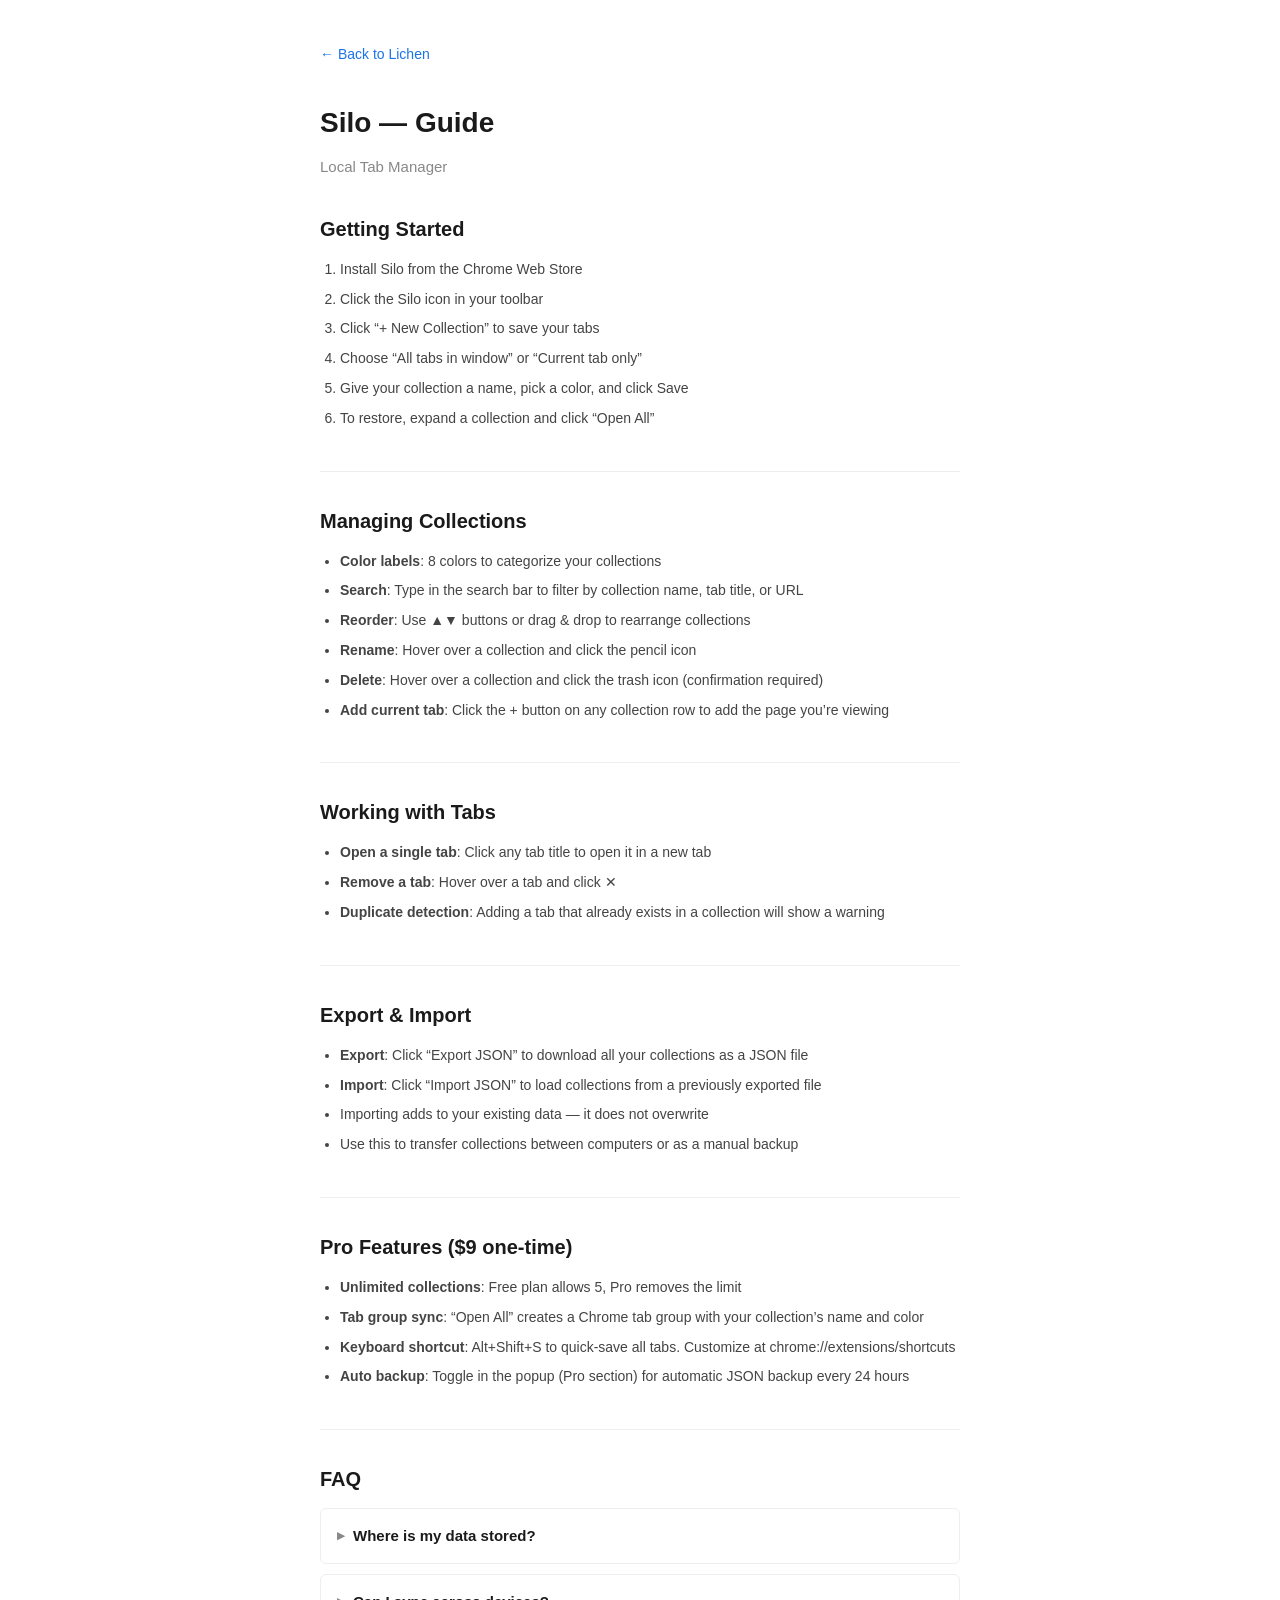
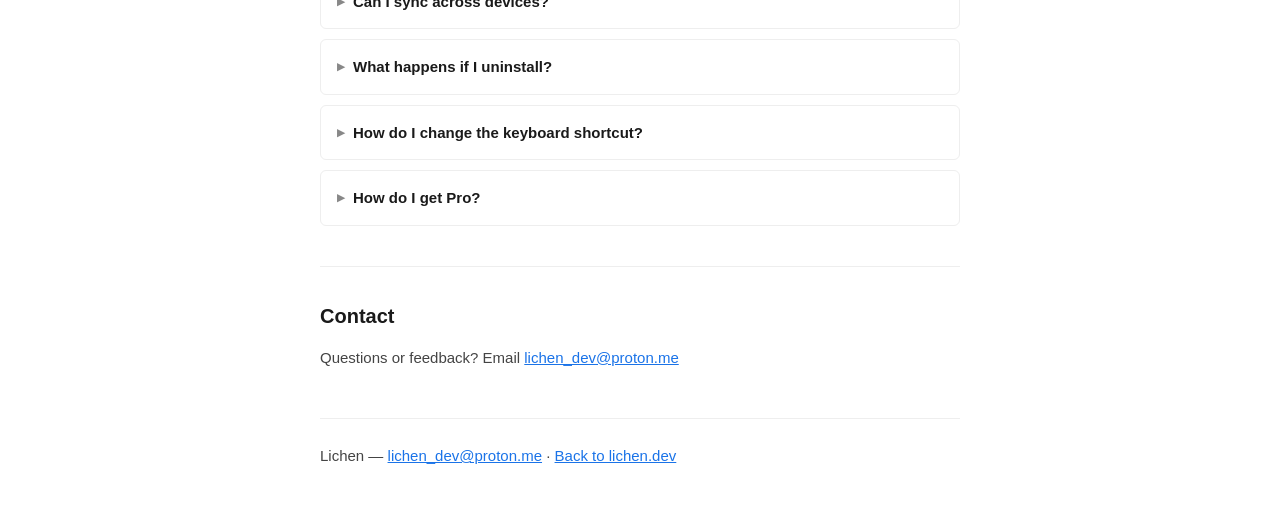
==== silo/guide/index.html @ c9abc24f "docs: add Silo guide page Co-Authored-By: Claude Opus 4.6 (1M context) <noreply@anthropic.com>" ====
<!DOCTYPE html>
<html lang="en">
<head>
  <meta charset="UTF-8">
  <meta name="viewport" content="width=device-width, initial-scale=1.0">
  <title>Silo — Guide</title>
  <style>
    * { margin: 0; padding: 0; box-sizing: border-box; }
    body { font-family: -apple-system, BlinkMacSystemFont, "Segoe UI", sans-serif; color: #1a1a1a; line-height: 1.7; }
    .container { max-width: 680px; margin: 0 auto; padding: 40px 20px; }
    .back-link { font-size: 14px; color: #1a73e8; text-decoration: none; display: inline-block; margin-bottom: 32px; }
    .back-link:hover { text-decoration: underline; }
    h1 { font-size: 28px; margin-bottom: 8px; }
    h2 { font-size: 20px; margin-top: 40px; margin-bottom: 12px; padding-top: 32px; border-top: 1px solid #eee; }
    h2:first-of-type { border-top: none; padding-top: 0; margin-top: 32px; }
    p { font-size: 15px; color: #444; margin-bottom: 16px; }
    ol { margin-bottom: 16px; padding-left: 20px; }
    ul { margin-bottom: 16px; padding-left: 20px; }
    li { font-size: 14px; color: #444; margin-bottom: 6px; }
    a { color: #1a73e8; }
    .subtitle { color: #888; font-size: 15px; margin-bottom: 32px; }
    details { border: 1px solid #eee; border-radius: 6px; margin-bottom: 10px; }
    details summary {
      font-size: 15px;
      font-weight: 600;
      color: #1a1a1a;
      padding: 14px 16px;
      cursor: pointer;
      list-style: none;
      display: flex;
      align-items: center;
      gap: 8px;
    }
    details summary::-webkit-details-marker { display: none; }
    details summary::before {
      content: "▶";
      font-size: 10px;
      color: #888;
      transition: transform 0.2s;
      flex-shrink: 0;
    }
    details[open] summary::before { transform: rotate(90deg); }
    details[open] summary { border-bottom: 1px solid #eee; }
    .details-body { padding: 14px 16px; font-size: 14px; color: #444; }
    footer { margin-top: 48px; padding-top: 24px; border-top: 1px solid #eee; font-size: 13px; color: #999; }
    footer a { color: #1a73e8; }
  </style>
</head>
<body>
  <div class="container">
    <a href="../../index.html" class="back-link">&larr; Back to Lichen</a>

    <h1>Silo &mdash; Guide</h1>
    <p class="subtitle">Local Tab Manager</p>

    <h2>Getting Started</h2>
    <ol>
      <li>Install Silo from the Chrome Web Store</li>
      <li>Click the Silo icon in your toolbar</li>
      <li>Click &ldquo;+ New Collection&rdquo; to save your tabs</li>
      <li>Choose &ldquo;All tabs in window&rdquo; or &ldquo;Current tab only&rdquo;</li>
      <li>Give your collection a name, pick a color, and click Save</li>
      <li>To restore, expand a collection and click &ldquo;Open All&rdquo;</li>
    </ol>

    <h2>Managing Collections</h2>
    <ul>
      <li><strong>Color labels</strong>: 8 colors to categorize your collections</li>
      <li><strong>Search</strong>: Type in the search bar to filter by collection name, tab title, or URL</li>
      <li><strong>Reorder</strong>: Use &#9650;&#9660; buttons or drag &amp; drop to rearrange collections</li>
      <li><strong>Rename</strong>: Hover over a collection and click the pencil icon</li>
      <li><strong>Delete</strong>: Hover over a collection and click the trash icon (confirmation required)</li>
      <li><strong>Add current tab</strong>: Click the + button on any collection row to add the page you&rsquo;re viewing</li>
    </ul>

    <h2>Working with Tabs</h2>
    <ul>
      <li><strong>Open a single tab</strong>: Click any tab title to open it in a new tab</li>
      <li><strong>Remove a tab</strong>: Hover over a tab and click &#x2715;</li>
      <li><strong>Duplicate detection</strong>: Adding a tab that already exists in a collection will show a warning</li>
    </ul>

    <h2>Export &amp; Import</h2>
    <ul>
      <li><strong>Export</strong>: Click &ldquo;Export JSON&rdquo; to download all your collections as a JSON file</li>
      <li><strong>Import</strong>: Click &ldquo;Import JSON&rdquo; to load collections from a previously exported file</li>
      <li>Importing adds to your existing data &mdash; it does not overwrite</li>
      <li>Use this to transfer collections between computers or as a manual backup</li>
    </ul>

    <h2>Pro Features ($9 one-time)</h2>
    <ul>
      <li><strong>Unlimited collections</strong>: Free plan allows 5, Pro removes the limit</li>
      <li><strong>Tab group sync</strong>: &ldquo;Open All&rdquo; creates a Chrome tab group with your collection&rsquo;s name and color</li>
      <li><strong>Keyboard shortcut</strong>: Alt+Shift+S to quick-save all tabs. Customize at chrome://extensions/shortcuts</li>
      <li><strong>Auto backup</strong>: Toggle in the popup (Pro section) for automatic JSON backup every 24 hours</li>
    </ul>

    <h2>FAQ</h2>

    <details>
      <summary>Where is my data stored?</summary>
      <div class="details-body">Everything is stored locally in your browser&rsquo;s IndexedDB. No servers, no cloud, no account needed.</div>
    </details>

    <details>
      <summary>Can I sync across devices?</summary>
      <div class="details-body">Silo is intentionally local-only. Use Export/Import to manually transfer collections.</div>
    </details>

    <details>
      <summary>What happens if I uninstall?</summary>
      <div class="details-body">Your data will be deleted. Export your collections first as a backup.</div>
    </details>

    <details>
      <summary>How do I change the keyboard shortcut?</summary>
      <div class="details-body">Go to chrome://extensions/shortcuts in your browser and find Silo.</div>
    </details>

    <details>
      <summary>How do I get Pro?</summary>
      <div class="details-body">Click the &ldquo;Upgrade &mdash; $9&rdquo; button in the popup. It&rsquo;s a one-time payment, no subscription.</div>
    </details>

    <h2>Contact</h2>
    <p>Questions or feedback? Email <a href="mailto:lichen_dev@proton.me">lichen_dev@proton.me</a></p>

    <footer>
      <p>Lichen &mdash; <a href="mailto:lichen_dev@proton.me">lichen_dev@proton.me</a> &middot; <a href="../../index.html">Back to lichen.dev</a></p>
    </footer>
  </div>
</body>
</html>
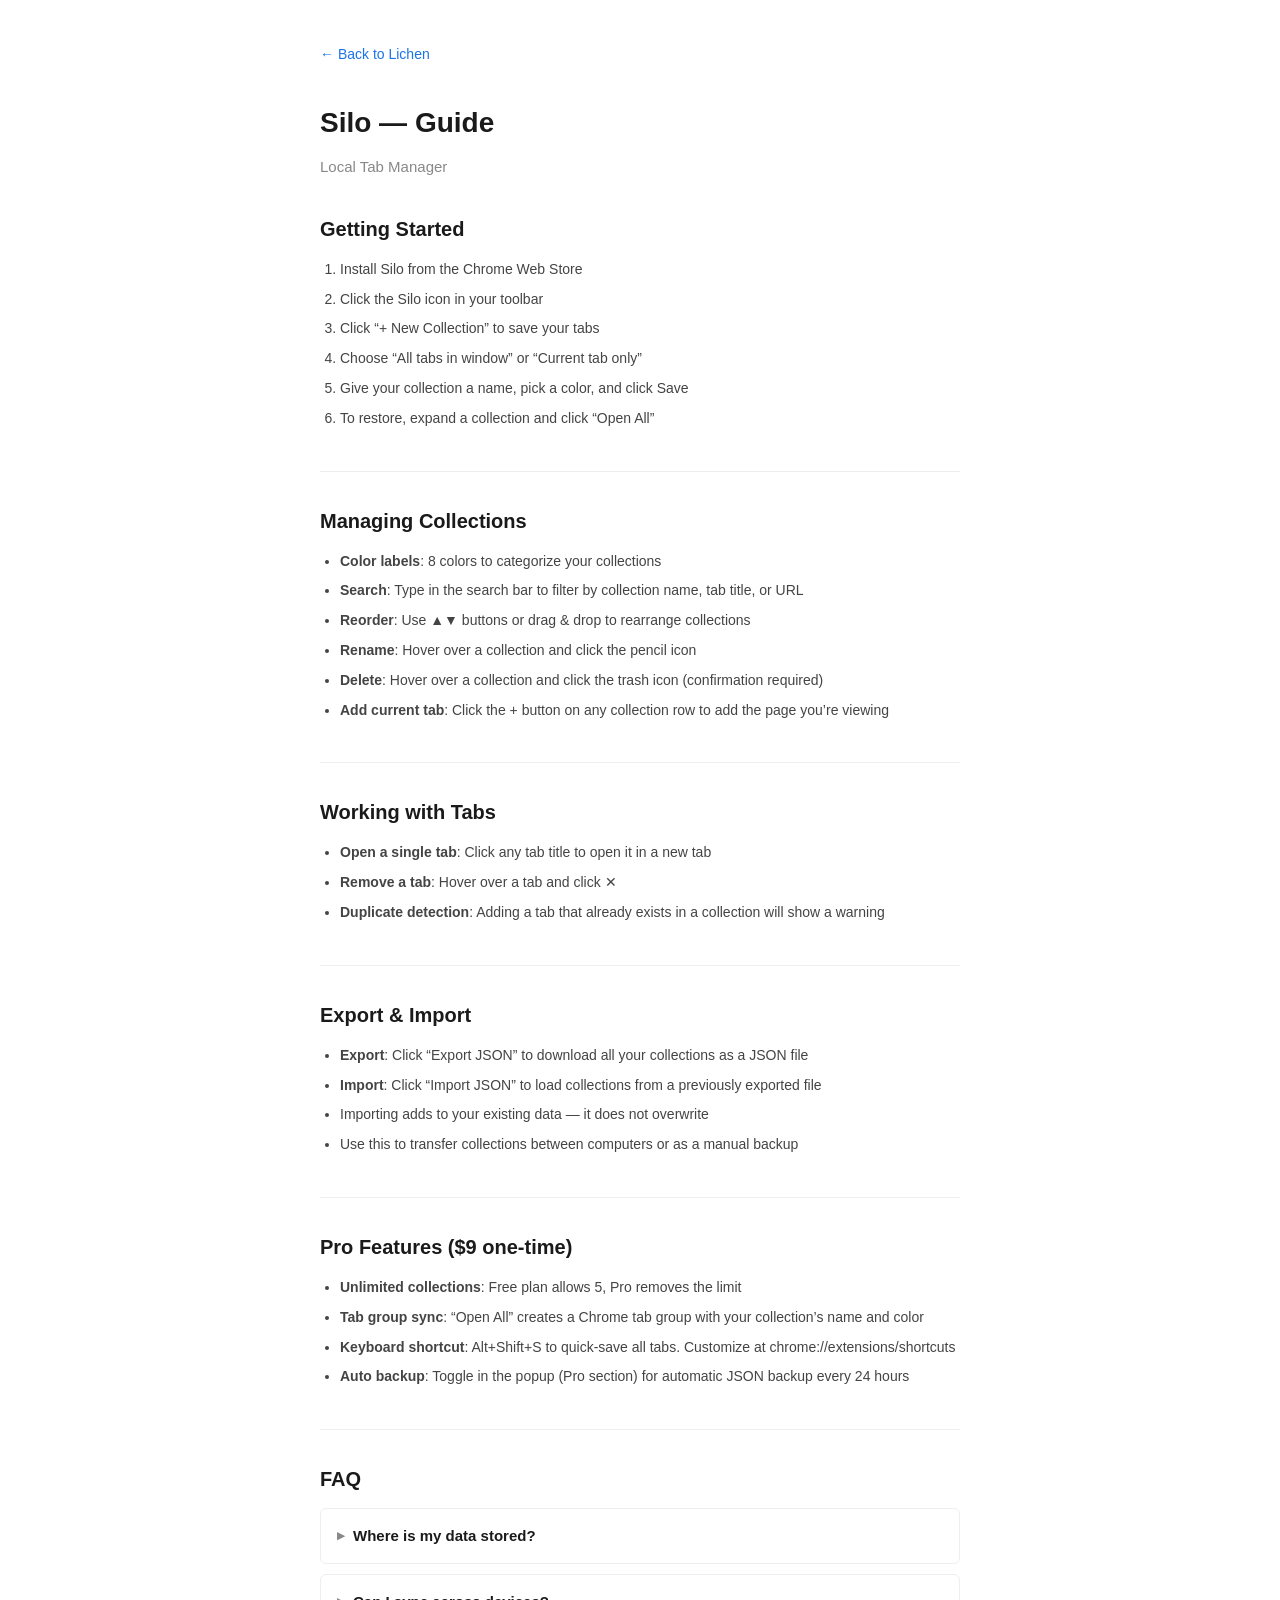
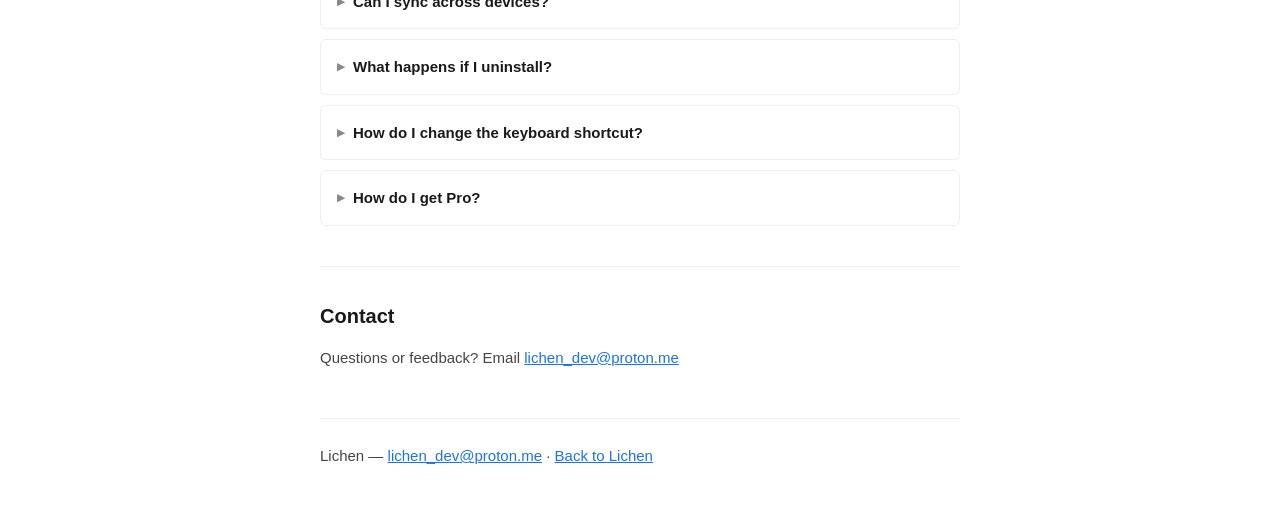
==== commit 2e2e9634: "fix: correct back link text in guide page Co-Authored-By: Claude Opus 4.6 (1M context) <noreply@anth" ====
--- a/silo/guide/index.html
+++ b/silo/guide/index.html
@@ -127,7 +127,7 @@
     <p>Questions or feedback? Email <a href="mailto:lichen_dev@proton.me">lichen_dev@proton.me</a></p>
 
     <footer>
-      <p>Lichen &mdash; <a href="mailto:lichen_dev@proton.me">lichen_dev@proton.me</a> &middot; <a href="../../index.html">Back to lichen.dev</a></p>
+      <p>Lichen &mdash; <a href="mailto:lichen_dev@proton.me">lichen_dev@proton.me</a> &middot; <a href="../../index.html">Back to Lichen</a></p>
     </footer>
   </div>
 </body>
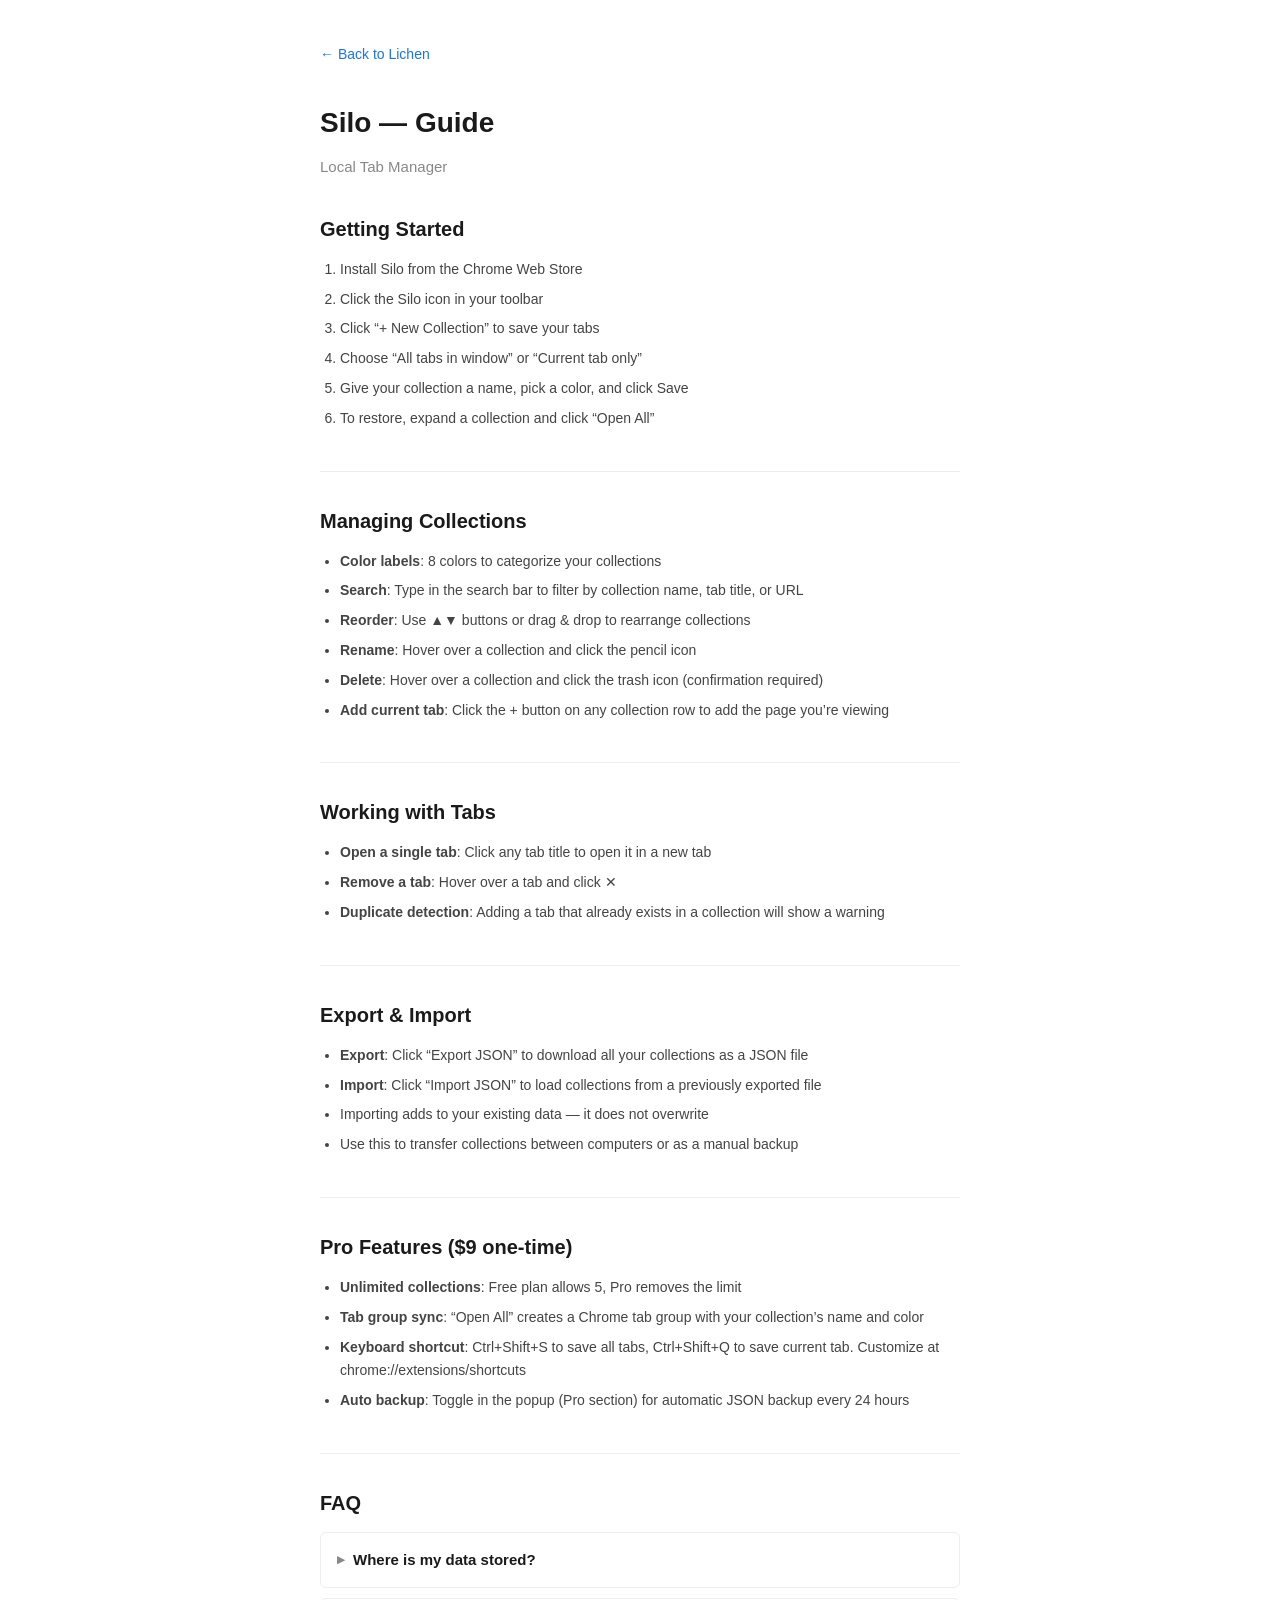
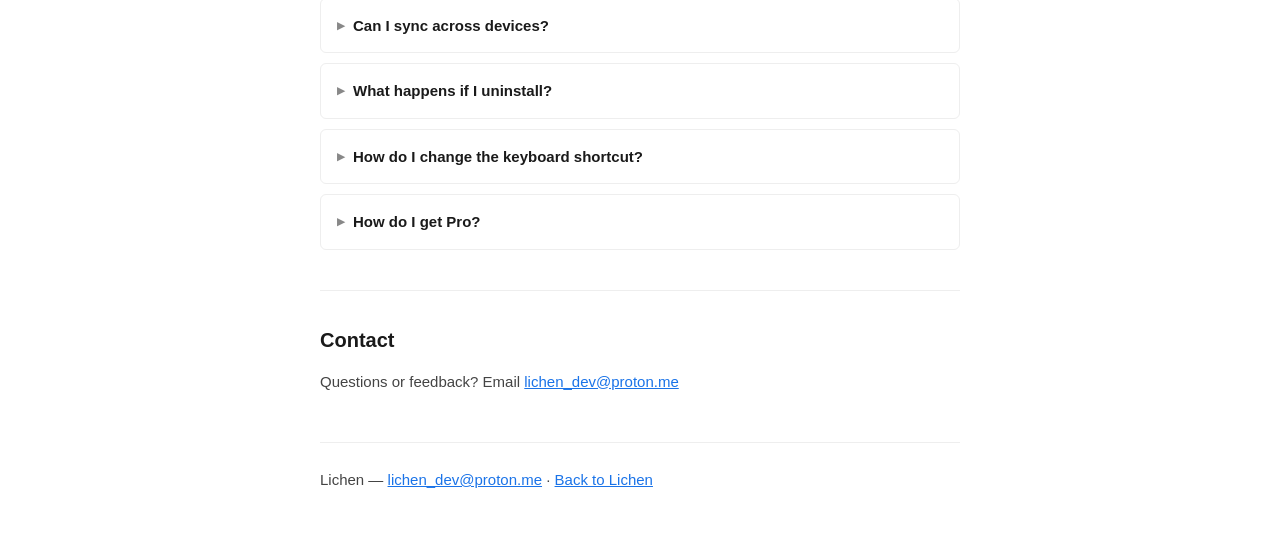
==== commit 1ba36234: "fix: update keyboard shortcuts in Silo guide Co-Authored-By: Claude Opus 4.6 (1M context) <noreply@a" ====
--- a/silo/guide/index.html
+++ b/silo/guide/index.html
@@ -92,7 +92,7 @@
     <ul>
       <li><strong>Unlimited collections</strong>: Free plan allows 5, Pro removes the limit</li>
       <li><strong>Tab group sync</strong>: &ldquo;Open All&rdquo; creates a Chrome tab group with your collection&rsquo;s name and color</li>
-      <li><strong>Keyboard shortcut</strong>: Alt+Shift+S to quick-save all tabs. Customize at chrome://extensions/shortcuts</li>
+      <li><strong>Keyboard shortcut</strong>: Ctrl+Shift+S to save all tabs, Ctrl+Shift+Q to save current tab. Customize at chrome://extensions/shortcuts</li>
       <li><strong>Auto backup</strong>: Toggle in the popup (Pro section) for automatic JSON backup every 24 hours</li>
     </ul>
 
